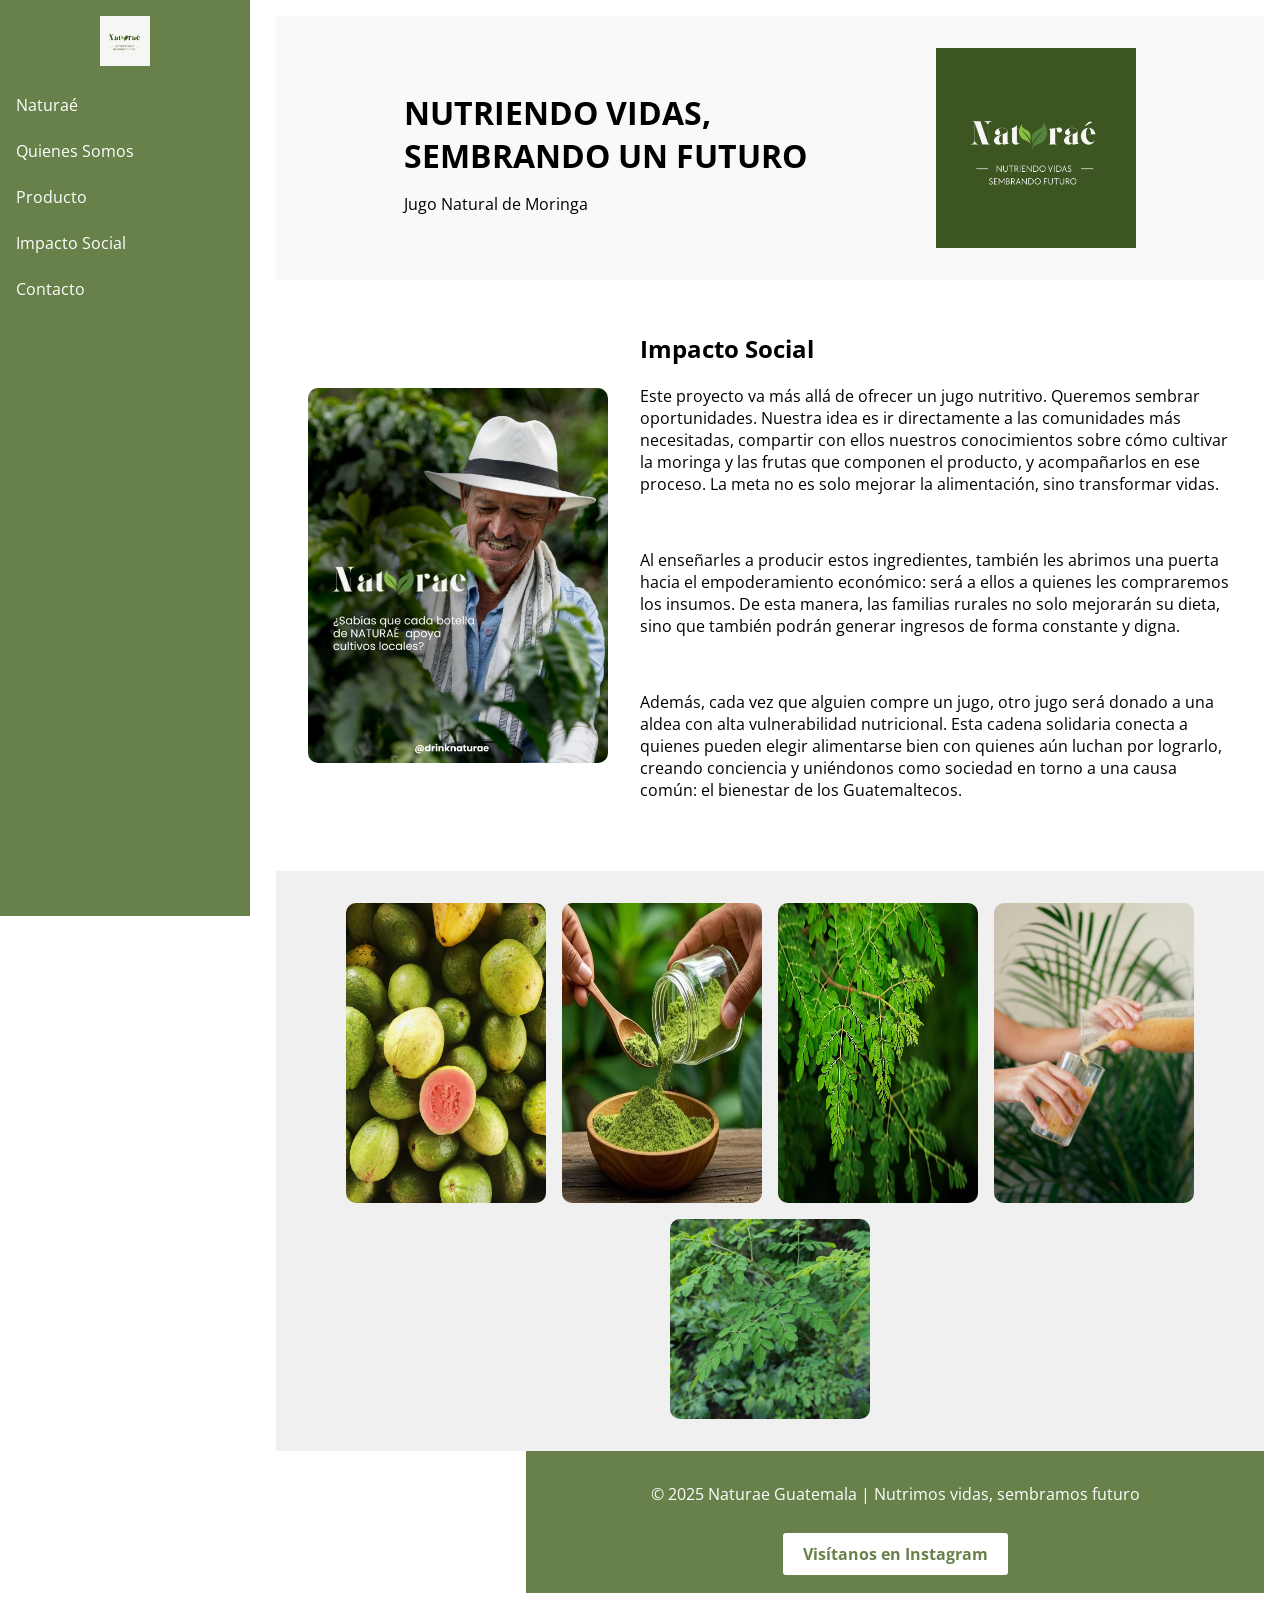
==== paolo/impacto.html @ ae7b5ade "Add files via upload" ====
<!DOCTYPE html>
<html lang="es">
<head>
    <meta charset="UTF-8">
    <meta name="viewport" content="width=device-width, initial-scale=1.0">
    <title>Naturae Guatemala</title>
    <link rel="icon" type="image/png" href="logo1.png">
    <link rel="preconnect" href="https://fonts.googleapis.com">
    <link rel="preconnect" href="https://fonts.gstatic.com" crossorigin>
    <link href="https://fonts.googleapis.com/css2?family=Noto+Serif+Dives+Akuru&display=swap" rel="stylesheet">
    <link rel="preconnect" href="https://fonts.googleapis.com">
    <link rel="preconnect" href="https://fonts.gstatic.com" crossorigin>
    <link href="https://fonts.googleapis.com/css2?family=Open+Sans:ital,wght@0,300..800;1,300..800&display=swap" rel="stylesheet">
    <style>

                .open-sans-uniquifier> {
            font-family: "Open Sans", sans-serif;
            font-optical-sizing: auto;
            font-weight: weight;
            font-style: normal;
            font-variation-settings:
            "wdth" 100;
        }
        
        body {
            font-family: Open Sans, sans-serif;
            margin: 0;
            padding: 0;
            overflow-x: hidden;
            animation: fadeIn 1s ease-in;
        }
        @keyframes fadeIn {
            from { opacity: 0; }
            to { opacity: 1; }
        }
        .fade-up {
            opacity: 0;
            transform: translateY(30px);
            animation: fadeUp 1s ease forwards;
        }
        .fade-up.delay {
            animation-delay: 0.5s;
        }
        @keyframes fadeUp {
            to {
                opacity: 1;
                transform: translateY(0);
            }
        }
        .sidebar {
            height: 100%;
            width: 250px;
            position: fixed;
            top: 0;
            left: 0;
            background-color: #68814b;
            padding-top: 1rem;
            color: white;
        }
        .sidebar img {
            display: block;
            margin: 0 auto 1rem;
            height: 50px;
        }
        .sidebar a {
            display: block;
            color: white;
            padding: 0.75rem 1rem;
            text-decoration: none;
            transition: background-color 0.3s;
        }
        .sidebar a:hover {
            background-color: #2a2018;
        }
        .main {
            margin-left: 260px;
            padding: 1rem;
        }
        .hero {
            display: flex;
            align-items: center;
            justify-content: center;
            gap: 2rem;
            padding: 2rem;
            background-color: #f9f9f9;
        }
        .hero-text {
            max-width: 500px;
        }
        .hero h1 {
            font-size: 2rem;
            margin-bottom: 0.5rem;
        }
        .hero h1, .hero p {
            animation: fadeUp 1s ease forwards;
        }
        .hero img {
            max-width: 200px;
            animation: fadeUp 1s ease forwards;
        }
        .section {
            padding: 2rem;
            display: flex;
            align-items: center;
            justify-content: center;
            gap: 2rem;
        }
        .section img, .section-text {
            animation: fadeUp 1s ease forwards;
        }
        .section img {
            max-width: 300px;
            border-radius: 10px;
        }
        .section-text {
            max-width: 600px;
        }
        .gallery {
            display: flex;
            flex-wrap: wrap;
            gap: 1rem;
            justify-content: center;
            padding: 2rem;
            background: #f0f0f0;
        }
        .gallery img {
            width: 200px;
            border-radius: 10px;
            transition: transform 0.3s, box-shadow 0.3s;
        }
        .gallery img:hover {
            transform: scale(1.05);
            box-shadow: 0 4px 20px rgba(0,0,0,0.2);
        }
        footer {
            background-color: #68814b;
            color: white;
            text-align: center;
            padding: 1rem;
            margin-left: 250px;
            animation: fadeIn 2s ease-in;
        }
    </style>
</head>
<body>
    <div class="sidebar">
        <img src="logo1.png" alt="Logo Naturae">
        <a href="naturae.html">Naturaé</a>
        <a href="marca.html">Quienes Somos</a>
        <a href="producto.html">Producto</a>
        <a href="impacto.html">Impacto Social</a>
        <a href="contacto.html">Contacto</a>
    </div>

    <div class="main">
        <section class="hero fade-up" id="inicio">
            <div class="hero-text">
                <h1>NUTRIENDO VIDAS, SEMBRANDO UN FUTURO</h1>
                <p>Jugo Natural de Moringa</p>
            </div>
            <img src="logo2.png" alt="Empaque Naturae">
        </section>

        <section class="section fade-up delay" id="mision">
            <img src="img9.jpeg" alt="Quienes Somos">
            <div class="section-text">
                <h2>Impacto Social</h2>
                <p>Este proyecto va más allá de ofrecer un jugo nutritivo. Queremos sembrar oportunidades. Nuestra idea es ir directamente a las comunidades más necesitadas, compartir con ellos nuestros conocimientos sobre cómo cultivar la moringa y las frutas que componen el producto, y acompañarlos en ese proceso. La meta no es solo mejorar la alimentación, sino transformar vidas.</p> <br>
                <p>Al enseñarles a producir estos ingredientes, también les abrimos una puerta hacia el empoderamiento económico: será a ellos a quienes les compraremos los insumos. De esta manera, las familias rurales no solo mejorarán su dieta, sino que también podrán generar ingresos de forma constante y digna.
</p> <br>
                <p>Además, cada vez que alguien compre un jugo, otro jugo será donado a una aldea con alta vulnerabilidad nutricional. Esta cadena solidaria conecta a quienes pueden elegir alimentarse bien con quienes aún luchan por lograrlo, creando conciencia y uniéndonos como sociedad en torno a una causa común: el bienestar de los Guatemaltecos.</p> <br>
                
            </div>
        </section>

        <section class="gallery fade-up delay" id="galeria">
            <img src="img14.jpg" alt="Galería 1">
            <img src="img3.jpeg" alt="Galería 2">
            <img src="img2.jpeg" alt="Galería 3">
            <img src="img16.jpg" alt="Galería 4">
            <img src="img4.jpeg" alt="Galería 5">
        </section>



        <footer id="contacto">
    <p>© 2025 Naturae Guatemala | Nutrimos vidas, sembramos futuro</p>
    <a href="https://www.instagram.com/drinknaturae?igsh=d3I1cThsdTlnYXBj" target="_blank" style="display:inline-block;margin-top:10px;padding:10px 20px;background-color:#fff;border:2px solid #68814b;color:#68814b;text-decoration:none;border-radius:5px;font-weight:bold;transition:0.3s;">Visítanos en Instagram</a>
</footer>
    </div>

    <script>
        document.querySelectorAll('.fade-up').forEach((el, index) => {
            el.style.animationDelay = `${index * 0.2}s`;
        });
    </script>
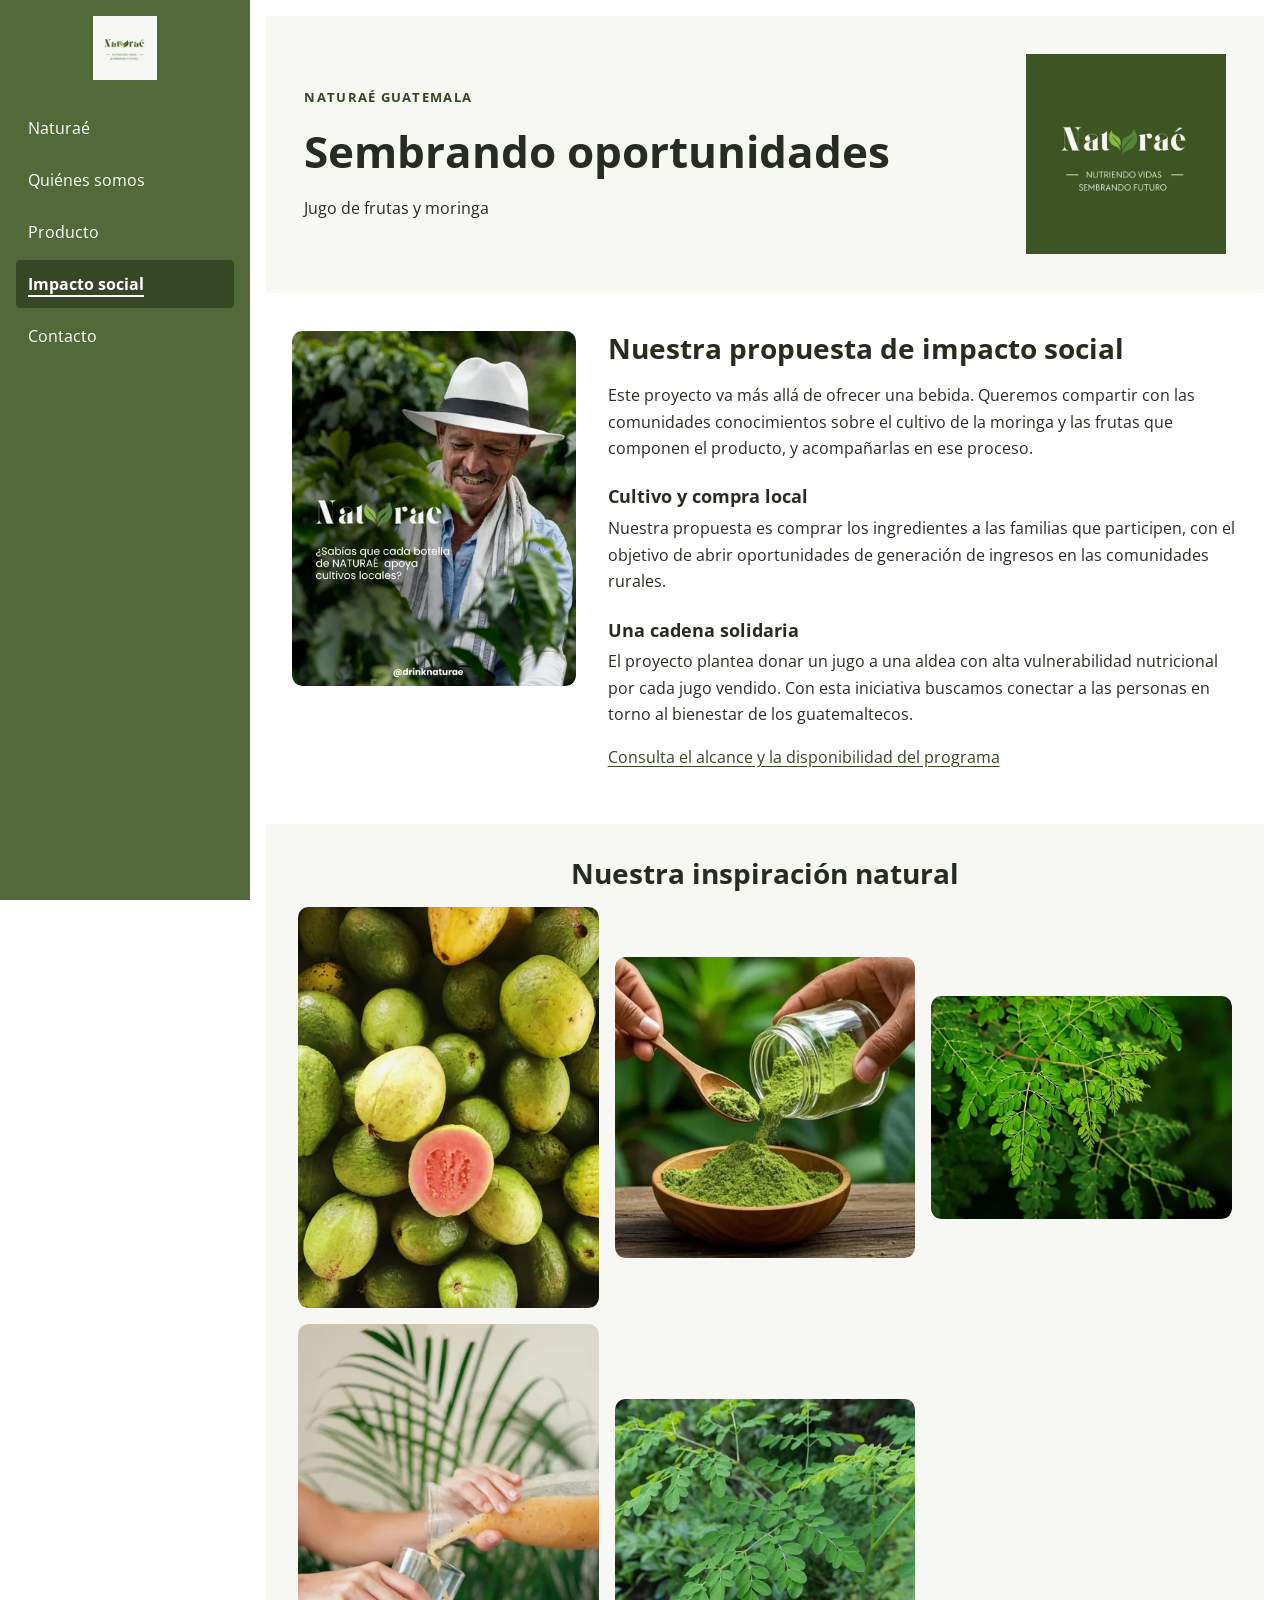
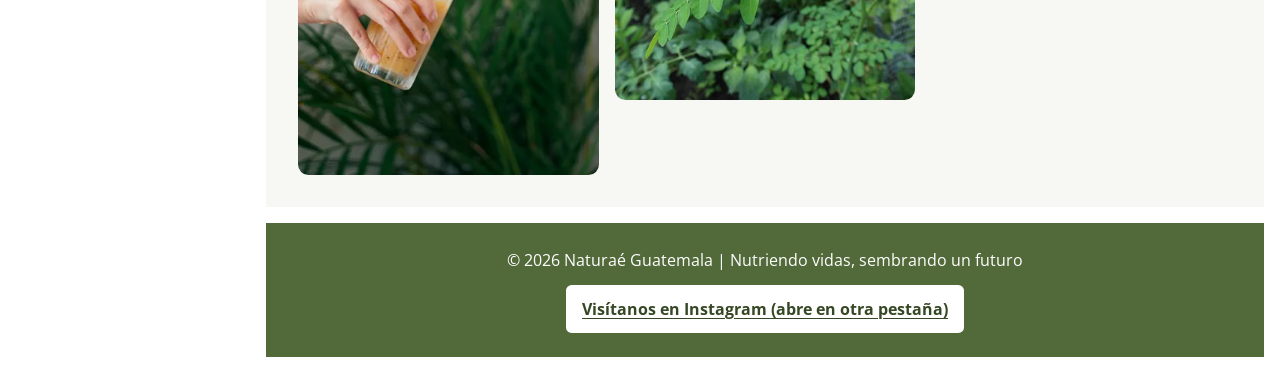
==== commit 91ba10f1: "actualizacion paagina web" ====
--- a/paolo/impacto.html
+++ b/paolo/impacto.html
@@ -1,196 +1,106 @@
-<!DOCTYPE html>
-<html lang="es">
-<head>
-    <meta charset="UTF-8">
-    <meta name="viewport" content="width=device-width, initial-scale=1.0">
-    <title>Naturae Guatemala</title>
-    <link rel="icon" type="image/png" href="logo1.png">
-    <link rel="preconnect" href="https://fonts.googleapis.com">
-    <link rel="preconnect" href="https://fonts.gstatic.com" crossorigin>
-    <link href="https://fonts.googleapis.com/css2?family=Noto+Serif+Dives+Akuru&display=swap" rel="stylesheet">
-    <link rel="preconnect" href="https://fonts.googleapis.com">
-    <link rel="preconnect" href="https://fonts.gstatic.com" crossorigin>
-    <link href="https://fonts.googleapis.com/css2?family=Open+Sans:ital,wght@0,300..800;1,300..800&display=swap" rel="stylesheet">
-    <style>
-
-                .open-sans-uniquifier> {
-            font-family: "Open Sans", sans-serif;
-            font-optical-sizing: auto;
-            font-weight: weight;
-            font-style: normal;
-            font-variation-settings:
-            "wdth" 100;
-        }
-        
-        body {
-            font-family: Open Sans, sans-serif;
-            margin: 0;
-            padding: 0;
-            overflow-x: hidden;
-            animation: fadeIn 1s ease-in;
-        }
-        @keyframes fadeIn {
-            from { opacity: 0; }
-            to { opacity: 1; }
-        }
-        .fade-up {
-            opacity: 0;
-            transform: translateY(30px);
-            animation: fadeUp 1s ease forwards;
-        }
-        .fade-up.delay {
-            animation-delay: 0.5s;
-        }
-        @keyframes fadeUp {
-            to {
-                opacity: 1;
-                transform: translateY(0);
-            }
-        }
-        .sidebar {
-            height: 100%;
-            width: 250px;
-            position: fixed;
-            top: 0;
-            left: 0;
-            background-color: #68814b;
-            padding-top: 1rem;
-            color: white;
-        }
-        .sidebar img {
-            display: block;
-            margin: 0 auto 1rem;
-            height: 50px;
-        }
-        .sidebar a {
-            display: block;
-            color: white;
-            padding: 0.75rem 1rem;
-            text-decoration: none;
-            transition: background-color 0.3s;
-        }
-        .sidebar a:hover {
-            background-color: #2a2018;
-        }
-        .main {
-            margin-left: 260px;
-            padding: 1rem;
-        }
-        .hero {
-            display: flex;
-            align-items: center;
-            justify-content: center;
-            gap: 2rem;
-            padding: 2rem;
-            background-color: #f9f9f9;
-        }
-        .hero-text {
-            max-width: 500px;
-        }
-        .hero h1 {
-            font-size: 2rem;
-            margin-bottom: 0.5rem;
-        }
-        .hero h1, .hero p {
-            animation: fadeUp 1s ease forwards;
-        }
-        .hero img {
-            max-width: 200px;
-            animation: fadeUp 1s ease forwards;
-        }
-        .section {
-            padding: 2rem;
-            display: flex;
-            align-items: center;
-            justify-content: center;
-            gap: 2rem;
-        }
-        .section img, .section-text {
-            animation: fadeUp 1s ease forwards;
-        }
-        .section img {
-            max-width: 300px;
-            border-radius: 10px;
-        }
-        .section-text {
-            max-width: 600px;
-        }
-        .gallery {
-            display: flex;
-            flex-wrap: wrap;
-            gap: 1rem;
-            justify-content: center;
-            padding: 2rem;
-            background: #f0f0f0;
-        }
-        .gallery img {
-            width: 200px;
-            border-radius: 10px;
-            transition: transform 0.3s, box-shadow 0.3s;
-        }
-        .gallery img:hover {
-            transform: scale(1.05);
-            box-shadow: 0 4px 20px rgba(0,0,0,0.2);
-        }
-        footer {
-            background-color: #68814b;
-            color: white;
-            text-align: center;
-            padding: 1rem;
-            margin-left: 250px;
-            animation: fadeIn 2s ease-in;
-        }
-    </style>
-</head>
-<body>
-    <div class="sidebar">
-        <img src="logo1.png" alt="Logo Naturae">
-        <a href="naturae.html">Naturaé</a>
-        <a href="marca.html">Quienes Somos</a>
-        <a href="producto.html">Producto</a>
-        <a href="impacto.html">Impacto Social</a>
-        <a href="contacto.html">Contacto</a>
-    </div>
-
-    <div class="main">
-        <section class="hero fade-up" id="inicio">
-            <div class="hero-text">
-                <h1>NUTRIENDO VIDAS, SEMBRANDO UN FUTURO</h1>
-                <p>Jugo Natural de Moringa</p>
-            </div>
-            <img src="logo2.png" alt="Empaque Naturae">
-        </section>
-
-        <section class="section fade-up delay" id="mision">
-            <img src="img9.jpeg" alt="Quienes Somos">
-            <div class="section-text">
-                <h2>Impacto Social</h2>
-                <p>Este proyecto va más allá de ofrecer un jugo nutritivo. Queremos sembrar oportunidades. Nuestra idea es ir directamente a las comunidades más necesitadas, compartir con ellos nuestros conocimientos sobre cómo cultivar la moringa y las frutas que componen el producto, y acompañarlos en ese proceso. La meta no es solo mejorar la alimentación, sino transformar vidas.</p> <br>
-                <p>Al enseñarles a producir estos ingredientes, también les abrimos una puerta hacia el empoderamiento económico: será a ellos a quienes les compraremos los insumos. De esta manera, las familias rurales no solo mejorarán su dieta, sino que también podrán generar ingresos de forma constante y digna.
-</p> <br>
-                <p>Además, cada vez que alguien compre un jugo, otro jugo será donado a una aldea con alta vulnerabilidad nutricional. Esta cadena solidaria conecta a quienes pueden elegir alimentarse bien con quienes aún luchan por lograrlo, creando conciencia y uniéndonos como sociedad en torno a una causa común: el bienestar de los Guatemaltecos.</p> <br>
-                
-            </div>
-        </section>
-
-        <section class="gallery fade-up delay" id="galeria">
-            <img src="img14.jpg" alt="Galería 1">
-            <img src="img3.jpeg" alt="Galería 2">
-            <img src="img2.jpeg" alt="Galería 3">
-            <img src="img16.jpg" alt="Galería 4">
-            <img src="img4.jpeg" alt="Galería 5">
-        </section>
-
-
-
-        <footer id="contacto">
-    <p>© 2025 Naturae Guatemala | Nutrimos vidas, sembramos futuro</p>
-    <a href="https://www.instagram.com/drinknaturae?igsh=d3I1cThsdTlnYXBj" target="_blank" style="display:inline-block;margin-top:10px;padding:10px 20px;background-color:#fff;border:2px solid #68814b;color:#68814b;text-decoration:none;border-radius:5px;font-weight:bold;transition:0.3s;">Visítanos en Instagram</a>
-</footer>
-    </div>
-
-    <script>
-        document.querySelectorAll('.fade-up').forEach((el, index) => {
-            el.style.animationDelay = `${index * 0.2}s`;
-        });
-    </script>
+<!doctype html>
+<html lang="es">
+<head>
+  <meta charset="utf-8">
+  <meta name="viewport" content="width=device-width, initial-scale=1">
+  <title>Nuestra propuesta de impacto social | Naturaé Guatemala</title>
+  <meta name="description" content="Conoce la propuesta de Naturaé para acompañar a comunidades de Guatemala mediante el cultivo de moringa, la compra local y la donación de bebidas.">
+  <meta property="og:type" content="website">
+  <meta property="og:locale" content="es_GT">
+  <meta property="og:site_name" content="Naturaé Guatemala">
+  <meta property="og:title" content="Nuestra propuesta de impacto social | Naturaé Guatemala">
+  <meta property="og:description" content="Conoce la propuesta de Naturaé para acompañar a comunidades de Guatemala mediante el cultivo de moringa, la compra local y la donación de bebidas.">
+  <meta property="og:image" content="assets/images/logo2-480.jpg">
+  <meta property="og:image:alt" content="Naturaé: nutriendo vidas, sembrando un futuro">
+  <meta property="og:image:width" content="480">
+  <meta property="og:image:height" content="480">
+  <link rel="icon" type="image/png" href="assets/images/favicon.png">
+  <link rel="preconnect" href="https://fonts.googleapis.com">
+  <link rel="preconnect" href="https://fonts.gstatic.com" crossorigin>
+  <link href="https://fonts.googleapis.com/css2?family=Open+Sans:wght@400;600;700&amp;display=swap" rel="stylesheet">
+  <link rel="stylesheet" href="assets/css/styles.css">
+  <script src="assets/js/main.js" defer></script>
+</head>
+<body>
+  <a class="skip-link" href="#contenido">Saltar al contenido</a>
+  <header class="site-header">
+    <div class="brand-row">
+      <a class="brand" href="naturae.html" aria-label="Naturaé — inicio">
+        <picture>
+          <source type="image/webp" srcset="assets/images/logo1-160.webp">
+          <img src="assets/images/logo1-160.jpg" alt="" width="160" height="160" decoding="async">
+        </picture>
+      </a>
+      <button class="menu-toggle" type="button" aria-controls="site-navigation" aria-expanded="true" hidden>Menú</button>
+    </div>
+    <nav class="site-nav" id="site-navigation" aria-label="Navegación principal">
+      <ul>
+        <li><a href="naturae.html">Naturaé</a></li>
+        <li><a href="marca.html">Quiénes somos</a></li>
+        <li><a href="producto.html">Producto</a></li>
+        <li><a href="impacto.html" aria-current="page">Impacto social</a></li>
+        <li><a href="contacto.html">Contacto</a></li>
+      </ul>
+    </nav>
+  </header>
+  <div class="page">
+    <main id="contenido" tabindex="-1">
+      <section class="hero fade-up" aria-labelledby="page-title">
+        <div class="hero-text">
+          <p class="eyebrow">Naturaé Guatemala</p>
+          <h1 id="page-title">Sembrando oportunidades</h1>
+          <p>Jugo de frutas y moringa</p>
+        </div>
+        <picture class="hero-logo">
+          <source type="image/webp" srcset="assets/images/logo2-480.webp">
+          <img src="assets/images/logo2-480.jpg" alt="Naturaé: nutriendo vidas, sembrando un futuro" width="480" height="480" fetchpriority="high" decoding="async">
+        </picture>
+      </section>
+      <section class="section fade-up" aria-labelledby="section-title">
+        <picture class="section-media">
+          <source type="image/webp" srcset="assets/images/img9-400.webp 400w, assets/images/img9-800.webp 800w" sizes="(min-width: 768px) 30vw, (min-width: 360px) 320px, calc(100vw - 40px)">
+          <img src="assets/images/img9-400.jpg" srcset="assets/images/img9-400.jpg 400w, assets/images/img9-800.jpg 800w" sizes="(min-width: 768px) 30vw, (min-width: 360px) 320px, calc(100vw - 40px)" width="800" height="1000" alt="Agricultor entre plantas en una pieza promocional de Naturaé" loading="lazy" decoding="async">
+        </picture>
+        <div class="section-text">
+          <h2 id="section-title">Nuestra propuesta de impacto social</h2>
+          <p>Este proyecto va más allá de ofrecer una bebida. Queremos compartir con las comunidades conocimientos sobre el cultivo de la moringa y las frutas que componen el producto, y acompañarlas en ese proceso.</p>
+          <h3>Cultivo y compra local</h3>
+          <p>Nuestra propuesta es comprar los ingredientes a las familias que participen, con el objetivo de abrir oportunidades de generación de ingresos en las comunidades rurales.</p>
+          <h3>Una cadena solidaria</h3>
+          <p>El proyecto plantea donar un jugo a una aldea con alta vulnerabilidad nutricional por cada jugo vendido. Con esta iniciativa buscamos conectar a las personas en torno al bienestar de los guatemaltecos.</p>
+          <p><a href="contacto.html">Consulta el alcance y la disponibilidad del programa</a></p>
+        </div>
+      </section>
+      <section class="gallery fade-up" aria-labelledby="gallery-title">
+        <h2 id="gallery-title">Nuestra inspiración natural</h2>
+        <div class="gallery-grid">
+          <picture>
+          <source type="image/webp" srcset="assets/images/img14-400.webp 400w, assets/images/img14-800.webp 800w" sizes="(min-width: 1360px) calc((100vw - 410px) / 5), (min-width: 1024px) calc((100vw - 390px) / 3), (min-width: 768px) calc((100vw - 140px) / 3), (min-width: 360px) calc((100vw - 80px) / 2), calc(100vw - 64px)">
+          <img src="assets/images/img14-400.jpg" srcset="assets/images/img14-400.jpg 400w, assets/images/img14-800.jpg 800w" sizes="(min-width: 1360px) calc((100vw - 410px) / 5), (min-width: 1024px) calc((100vw - 390px) / 3), (min-width: 768px) calc((100vw - 140px) / 3), (min-width: 360px) calc((100vw - 80px) / 2), calc(100vw - 64px)" width="800" height="1067" alt="Guayabas enteras y partidas" loading="lazy" decoding="async">
+        </picture>
+          <picture>
+          <source type="image/webp" srcset="assets/images/img3-400.webp 400w, assets/images/img3-800.webp 800w" sizes="(min-width: 1360px) calc((100vw - 410px) / 5), (min-width: 1024px) calc((100vw - 390px) / 3), (min-width: 768px) calc((100vw - 140px) / 3), (min-width: 360px) calc((100vw - 80px) / 2), calc(100vw - 64px)">
+          <img src="assets/images/img3-400.jpg" srcset="assets/images/img3-400.jpg 400w, assets/images/img3-800.jpg 800w" sizes="(min-width: 1360px) calc((100vw - 410px) / 5), (min-width: 1024px) calc((100vw - 390px) / 3), (min-width: 768px) calc((100vw - 140px) / 3), (min-width: 360px) calc((100vw - 80px) / 2), calc(100vw - 64px)" width="800" height="800" alt="Moringa en polvo servida en un cuenco" loading="lazy" decoding="async">
+        </picture>
+          <picture>
+          <source type="image/webp" srcset="assets/images/img2-400.webp 400w, assets/images/img2-800.webp 800w" sizes="(min-width: 1360px) calc((100vw - 410px) / 5), (min-width: 1024px) calc((100vw - 390px) / 3), (min-width: 768px) calc((100vw - 140px) / 3), (min-width: 360px) calc((100vw - 80px) / 2), calc(100vw - 64px)">
+          <img src="assets/images/img2-400.jpg" srcset="assets/images/img2-400.jpg 400w, assets/images/img2-800.jpg 800w" sizes="(min-width: 1360px) calc((100vw - 410px) / 5), (min-width: 1024px) calc((100vw - 390px) / 3), (min-width: 768px) calc((100vw - 140px) / 3), (min-width: 360px) calc((100vw - 80px) / 2), calc(100vw - 64px)" width="800" height="594" alt="Ramas con hojas de moringa" loading="lazy" decoding="async">
+        </picture>
+          <picture>
+          <source type="image/webp" srcset="assets/images/img16-400.webp 400w, assets/images/img16-800.webp 800w" sizes="(min-width: 1360px) calc((100vw - 410px) / 5), (min-width: 1024px) calc((100vw - 390px) / 3), (min-width: 768px) calc((100vw - 140px) / 3), (min-width: 360px) calc((100vw - 80px) / 2), calc(100vw - 64px)">
+          <img src="assets/images/img16-400.jpg" srcset="assets/images/img16-400.jpg 400w, assets/images/img16-800.jpg 800w" sizes="(min-width: 1360px) calc((100vw - 410px) / 5), (min-width: 1024px) calc((100vw - 390px) / 3), (min-width: 768px) calc((100vw - 140px) / 3), (min-width: 360px) calc((100vw - 80px) / 2), calc(100vw - 64px)" width="800" height="1200" alt="Bebida vertida de una botella a un vaso" loading="lazy" decoding="async">
+        </picture>
+          <picture>
+          <source type="image/webp" srcset="assets/images/img4-400.webp 400w, assets/images/img4-800.webp 800w" sizes="(min-width: 1360px) calc((100vw - 410px) / 5), (min-width: 1024px) calc((100vw - 390px) / 3), (min-width: 768px) calc((100vw - 140px) / 3), (min-width: 360px) calc((100vw - 80px) / 2), calc(100vw - 64px)">
+          <img src="assets/images/img4-400.jpg" srcset="assets/images/img4-400.jpg 400w, assets/images/img4-800.jpg 800w" sizes="(min-width: 1360px) calc((100vw - 410px) / 5), (min-width: 1024px) calc((100vw - 390px) / 3), (min-width: 768px) calc((100vw - 140px) / 3), (min-width: 360px) calc((100vw - 80px) / 2), calc(100vw - 64px)" width="800" height="800" alt="Hojas verdes de moringa" loading="lazy" decoding="async">
+        </picture>
+        </div>
+      </section>
+    </main>
+    <footer class="site-footer">
+      <p>© <span data-year>2026</span> Naturaé Guatemala | Nutriendo vidas, sembrando un futuro</p>
+      <a class="button-link" href="https://www.instagram.com/drinknaturae/" target="_blank" rel="noopener noreferrer">Visítanos en Instagram (abre en otra pestaña)</a>
+    </footer>
+  </div>
+</body>
+</html>
--- a/paolo/assets/css/styles.css
+++ b/paolo/assets/css/styles.css
@@ -0,0 +1,92 @@
+/* Shared Naturaé design system. All dimensions include padding and borders. */
+:root {
+  color-scheme: light;
+  --green: #526a39;
+  --green-dark: #354724;
+  --ink: #262c22;
+  --paper: #f7f8f4;
+  --line: #d6ddcd;
+  --sidebar-width: 250px;
+}
+* { box-sizing: border-box; }
+body { margin: 0; color: var(--ink); background: #fff; font-family: "Open Sans", Arial, sans-serif; line-height: 1.65; overflow-wrap: anywhere; }
+img, video { display: block; max-width: 100%; height: auto; }
+picture { display: block; }
+button, a { -webkit-tap-highlight-color: transparent; }
+button { font: inherit; cursor: pointer; }
+a { color: var(--green-dark); text-underline-offset: .2em; }
+a:hover { text-decoration-thickness: .15em; }
+:focus-visible { outline: 3px solid var(--green-dark); outline-offset: 4px; }
+[hidden] { display: none !important; }
+h1, h2, h3 { line-height: 1.25; }
+h1 { margin: .5rem 0 1rem; font-size: clamp(1.75rem, 4vw, 2.75rem); }
+h2 { font-size: clamp(1.35rem, 2.5vw, 1.75rem); margin: 0 0 1rem; }
+h3 { font-size: 1.1rem; margin: 1.5rem 0 .5rem; }
+p { margin: 0 0 1rem; }
+.skip-link { position: absolute; top: .5rem; left: .5rem; z-index: 10; padding: .75rem 1rem; background: white; transform: translateY(-200%); }
+.skip-link:focus { transform: none; }
+.site-header { background: var(--green); color: white; padding: 1rem; }
+.brand-row { display: flex; justify-content: space-between; align-items: center; gap: 1rem; }
+.brand { display: inline-block; flex-shrink: 0; }
+.brand img { width: 64px; height: 64px; }
+.site-header :focus-visible, .site-footer :focus-visible { outline-color: #fff; }
+.menu-toggle { min-height: 44px; padding: .5rem 1rem; color: #fff; border: 1px solid #fff; border-radius: .35rem; background: transparent; }
+.site-nav { margin-top: 1rem; }
+.site-nav ul { display: grid; grid-template-columns: repeat(2, minmax(0, 1fr)); gap: .25rem; padding: 0; margin: 0; list-style: none; }
+.site-nav a { display: flex; align-items: center; min-height: 48px; padding: .6rem .75rem; color: #fff; border-radius: .25rem; text-decoration: none; }
+.site-nav a:hover, .site-nav a[aria-current="page"] { background: var(--green-dark); }
+.site-nav a[aria-current="page"] { text-decoration: underline; text-decoration-thickness: 2px; text-underline-offset: .3em; font-weight: 700; }
+.page { min-width: 0; }
+main { padding: 1rem; max-width: 1500px; margin: auto; }
+main:focus { outline: none; }
+.hero { display: flex; flex-direction: column-reverse; align-items: center; gap: 1.5rem; padding: clamp(1.25rem, 3vw, 2.5rem); background: var(--paper); text-align: center; }
+.hero-text { max-width: 650px; min-width: 0; }
+.hero-logo { width: clamp(100px, 18vw, 200px); flex-shrink: 0; }
+.eyebrow { font-size: .8rem; letter-spacing: .1em; text-transform: uppercase; font-weight: 700; color: var(--green-dark); }
+.hero p:last-child { margin-bottom: 0; }
+.section { display: flex; flex-direction: column; align-items: center; gap: 2rem; padding: clamp(1.5rem, 3vw, 3rem) clamp(.25rem, 2vw, 2rem); }
+.section-text { width: 100%; max-width: 650px; min-width: 0; }
+.section-media { width: min(100%, 320px); flex-shrink: 0; margin: 0; }
+.section-media img, .section-media video { width: 100%; border-radius: .65rem; }
+figcaption { font-size: .875rem; margin-top: .75rem; }
+.gallery { background: var(--paper); padding: clamp(1rem, 3vw, 2rem); }
+.gallery h2 { text-align: center; }
+.gallery-grid { display: grid; grid-template-columns: repeat(2, minmax(0, 1fr)); gap: 1rem; align-items: center; }
+.gallery img { width: 100%; border-radius: .65rem; }
+.site-footer { margin: 0 1rem 1rem; padding: 1.5rem; background: var(--green); color: #fff; text-align: center; }
+.site-footer p { margin-bottom: .75rem; }
+.button-link { display: inline-flex; justify-content: center; align-items: center; min-height: 44px; padding: .65rem 1rem; background: #fff; color: var(--green-dark); border-radius: .35rem; font-weight: 700; }
+/* Product and contact details; native elements retain their reading order. */
+.nutrition { width: 100%; border-collapse: collapse; margin: 1rem 0; font-variant-numeric: tabular-nums; }
+.nutrition caption { text-align: left; font-weight: 700; margin-bottom: .75rem; }
+.nutrition th, .nutrition td { padding: .55rem; border-bottom: 1px solid var(--line); text-align: left; }
+.nutrition td:last-child { white-space: nowrap; }
+.nutrition thead { background: var(--paper); }
+.content-note { padding: 1rem; border-left: 3px solid var(--green); background: var(--paper); font-size: .925rem; }
+address { font-style: normal; }
+.contact-list { margin: 0; padding: 0; list-style: none; }
+.contact-list li { margin-bottom: .5rem; }
+.contact-list a { display: inline-block; padding: .6rem 0; min-height: 44px; }
+@media (max-width: 359px) { .gallery-grid { grid-template-columns: 1fr; } }
+@media (min-width: 48rem) {
+  .hero { flex-direction: row; text-align: left; justify-content: space-between; }
+  .hero-logo { order: 1; }
+  .section { flex-direction: row; align-items: flex-start; justify-content: center; }
+  .section-media { width: 30%; max-width: 320px; }
+  .gallery-grid { grid-template-columns: repeat(3, minmax(0, 1fr)); }
+}
+@media (min-width: 64rem) {
+  .site-header { position: fixed; inset: 0 auto 0 0; width: var(--sidebar-width); overflow-y: auto; }
+  .brand-row { justify-content: center; margin-bottom: 1.5rem; }
+  .site-nav ul { grid-template-columns: 1fr; }
+  .page { margin-left: var(--sidebar-width); }
+}
+@media (min-width: 85rem) { .gallery-grid { grid-template-columns: repeat(5, minmax(0, 1fr)); } }
+/* Visible by default: a failed script or animation never hides content. */
+@media (prefers-reduced-motion: no-preference) {
+  .fade-up { animation: fade-up .6s ease backwards; animation-delay: var(--enter-delay, 0ms); }
+  @keyframes fade-up { from { opacity: .25; transform: translateY(16px); } to { opacity: 1; transform: none; } }
+}
+@media (prefers-reduced-motion: reduce) {
+  *, *::before, *::after { animation: none !important; transition: none !important; scroll-behavior: auto !important; }
+}
